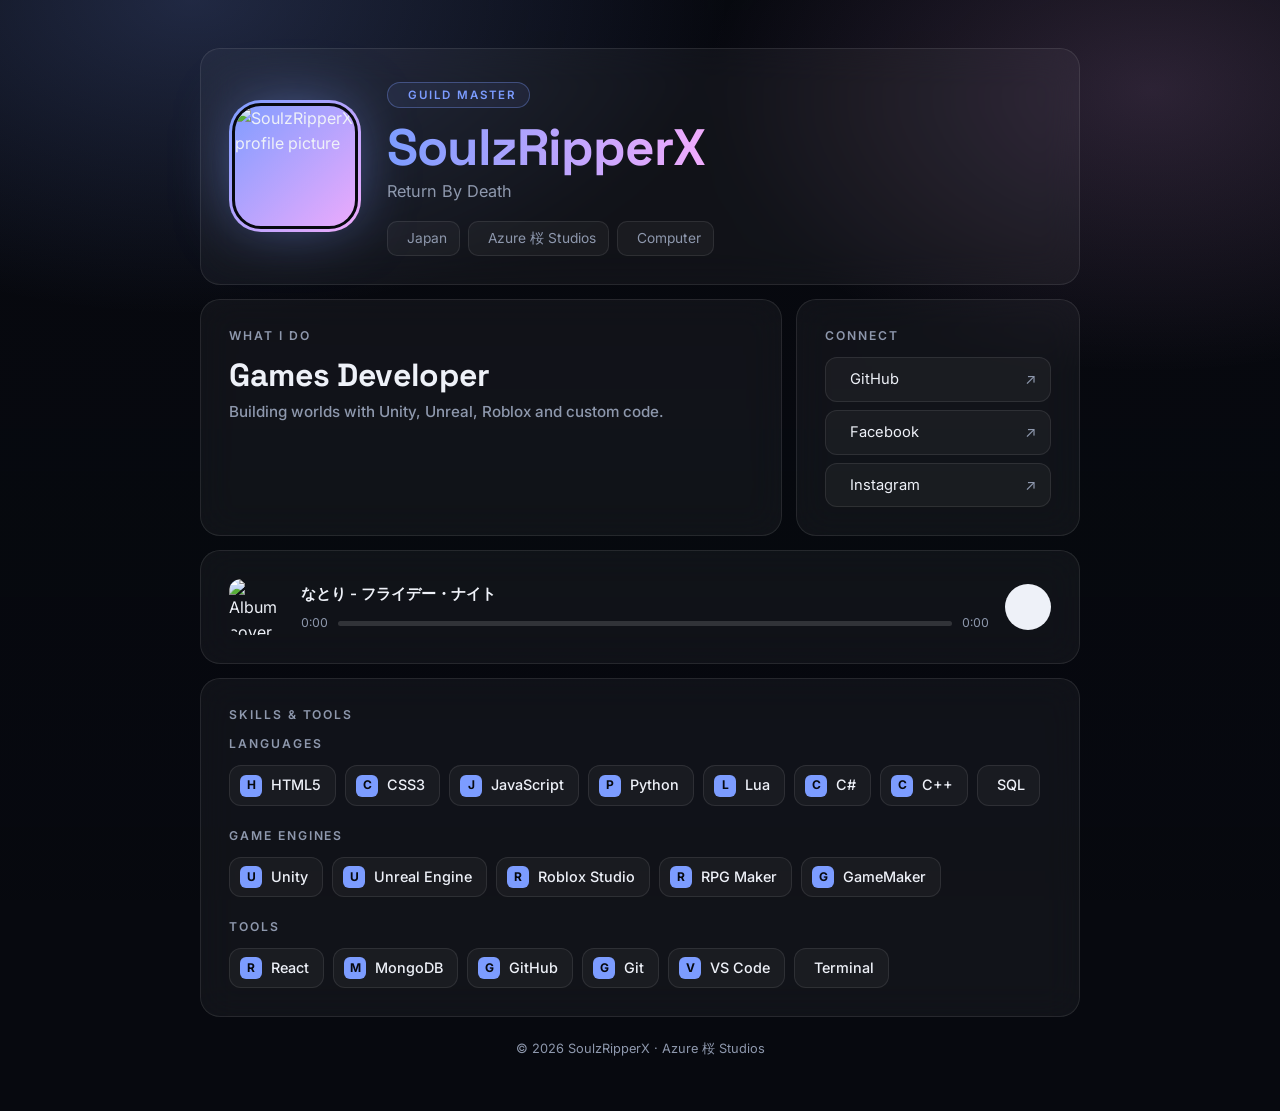
==== index.html @ 73a312b8 "Update index.html" ====
<!DOCTYPE html>
<html lang="en">
<head>
<meta charset="UTF-8">
<meta name="viewport" content="width=device-width, initial-scale=1">
<title>SoulzRipperX · Games Developer</title>
<meta name="description" content="SoulzRipperX — Games Developer and Guild Master at Azure 桜 Studios. Unity, Unreal, Roblox, Lua, C#, C++ and more.">
<meta name="theme-color" content="#07090f">
<meta property="og:title" content="SoulzRipperX · Games Developer">
<meta property="og:description" content="Guild Master at Azure 桜 Studios. Games developer based in Japan.">
<meta property="og:image" content="https://r2.guns.lol/4df8ee08-93e1-4450-bd6d-cc67552212cd.webp">
<link rel="icon" href="data:image/svg+xml,<svg xmlns='http://www.w3.org/2000/svg' viewBox='0 0 100 100'><text y='.9em' font-size='90'>🌸</text></svg>">
<link rel="preconnect" href="https://fonts.googleapis.com">
<link rel="preconnect" href="https://fonts.gstatic.com" crossorigin>
<link href="https://fonts.googleapis.com/css2?family=Inter:wght@400;500;600&family=Space+Grotesk:wght@500;700&family=Noto+Sans+Thai:wght@400;600&display=swap" rel="stylesheet">
<link href="https://cdn.jsdelivr.net/npm/remixicon@3.5.0/fonts/remixicon.css" rel="stylesheet">
<style>
:root{
  --bg:#07090f; --surface:rgba(255,255,255,.045); --line:rgba(255,255,255,.09);
  --text:#eef1f8; --muted:#8e98ad; --accent:#7c9cff; --accent2:#f0abfc; --r:20px;
  --sans:"Inter","Noto Sans Thai",system-ui,sans-serif; --head:"Space Grotesk","Noto Sans Thai",sans-serif;
}
*{box-sizing:border-box;margin:0;padding:0}
body{font-family:var(--sans);background:var(--bg);color:var(--text);min-height:100vh;display:flex;justify-content:center;
  padding:clamp(16px,4vw,48px);line-height:1.55;-webkit-font-smoothing:antialiased}
/* Background: your GIF kept, heavily tinted so the UI stays clean */
body::before{content:"";position:fixed;inset:0;z-index:-2;opacity:.5;
  background:url("https://i.pinimg.com/originals/27/1f/9e/271f9e3efbc58dbb075903c7096ba99c.gif") center/cover no-repeat;filter:saturate(.8)}
body::after{content:"";position:fixed;inset:0;z-index:-1;
  background:radial-gradient(60% 50% at 15% 0%,rgba(124,156,255,.22),transparent 70%),
             radial-gradient(50% 45% at 90% 10%,rgba(240,171,252,.16),transparent 70%),
             linear-gradient(rgba(7,9,15,.78),rgba(7,9,15,.95))}
main{width:100%;max-width:880px;display:grid;grid-template-columns:repeat(6,1fr);gap:14px;align-content:start}
.card{background:var(--surface);border:1px solid var(--line);border-radius:var(--r);padding:clamp(18px,3vw,28px);
  backdrop-filter:blur(18px);-webkit-backdrop-filter:blur(18px);animation:up .6s ease both}
.card:nth-child(2){animation-delay:.08s}.card:nth-child(3){animation-delay:.16s}.card:nth-child(4){animation-delay:.24s}
@keyframes up{from{opacity:0;transform:translateY(14px)}to{opacity:1;transform:none}}
.hero{grid-column:span 6;display:flex;gap:26px;align-items:center}
.about{grid-column:span 4}.links{grid-column:span 2}
.player-card{grid-column:span 6}.skills{grid-column:span 6}

/* Hero */
.avatar{flex:none;width:132px;height:132px;border-radius:32px;padding:3px;
  background:linear-gradient(135deg,var(--accent),var(--accent2));box-shadow:0 0 60px -10px rgba(124,156,255,.55)}
.avatar img{width:100%;height:100%;object-fit:cover;border-radius:29px;border:3px solid var(--bg);display:block}
.badge{display:inline-flex;align-items:center;gap:8px;font:600 .72rem var(--sans);letter-spacing:.16em;text-transform:uppercase;
  color:var(--accent);padding:5px 12px;border:1px solid rgba(124,156,255,.35);border-radius:999px;background:rgba(124,156,255,.08)}
.badge i{font-size:.95rem}
h1{font:700 clamp(2.1rem,6vw,3.2rem)/1.08 var(--head);letter-spacing:-.02em;margin:12px 0 4px}
h1 span{background:linear-gradient(90deg,var(--accent),var(--accent2));-webkit-background-clip:text;background-clip:text;color:transparent}
.tag{color:var(--muted);font-size:1.02rem}
.chips{display:flex;flex-wrap:wrap;gap:8px;margin-top:16px}
.chip{display:inline-flex;align-items:center;gap:7px;padding:6px 12px;border-radius:10px;font-size:.86rem;color:var(--muted);
  background:rgba(255,255,255,.04);border:1px solid var(--line)}
.chip i{color:var(--accent)}

/* About / links */
h2{font:600 .76rem var(--sans);letter-spacing:.16em;text-transform:uppercase;color:var(--muted);margin-bottom:14px}
.role{font:700 clamp(1.5rem,4vw,2rem)/1.15 var(--head);letter-spacing:-.01em}
.role small{display:block;font:500 .95rem var(--sans);color:var(--muted);margin-top:8px;letter-spacing:0}
.social-list{display:grid;gap:8px}
.social{display:flex;align-items:center;gap:10px;padding:10px 14px;border-radius:12px;text-decoration:none;color:var(--text);
  background:rgba(255,255,255,.04);border:1px solid var(--line);font-size:.92rem;transition:.2s}
.social i{font-size:1.2rem;color:var(--accent)}
.social em{margin-left:auto;font-style:normal;color:var(--muted);transition:.2s}
.social:hover{transform:translateY(-2px);border-color:rgba(124,156,255,.5);background:rgba(124,156,255,.1)}
.social:hover em{color:var(--text);transform:translateX(3px)}
a:focus-visible,button:focus-visible,.bar:focus-visible{outline:2px solid var(--accent2);outline-offset:3px}

/* Player */
.player{display:flex;align-items:center;gap:16px}
.cover{width:56px;height:56px;border-radius:12px;object-fit:cover;flex:none}
.meta{flex:1;min-width:0}
.song{font-weight:600;font-size:.95rem;white-space:nowrap;overflow:hidden;text-overflow:ellipsis}
.times{display:flex;align-items:center;gap:10px;color:var(--muted);font-size:.76rem;margin-top:8px;font-variant-numeric:tabular-nums}
.bar{flex:1;height:5px;border-radius:3px;background:rgba(255,255,255,.14);cursor:pointer;position:relative}
.bar span{position:absolute;inset:0 auto 0 0;width:0;border-radius:3px;background:linear-gradient(90deg,var(--accent),var(--accent2))}
.btn{width:46px;height:46px;border-radius:50%;border:0;flex:none;background:var(--text);color:var(--bg);font-size:1.35rem;cursor:pointer;
  display:grid;place-items:center;transition:transform .15s}
.btn:hover{transform:scale(1.07)}

/* Skills */
.group+.group{margin-top:22px}
.pills{display:flex;flex-wrap:wrap;gap:9px}
.pill{display:inline-flex;align-items:center;gap:9px;padding:8px 14px 8px 10px;border-radius:12px;font-size:.9rem;font-weight:500;
  background:rgba(255,255,255,.04);border:1px solid var(--line);transition:.2s}
.pill:hover{transform:translateY(-2px);border-color:rgba(124,156,255,.5);background:rgba(124,156,255,.09)}
.pill img{width:22px;height:22px;object-fit:contain}
.pill img.inv{filter:brightness(0) invert(1)}
.pill i{font-size:1.3rem;color:var(--accent)}
.pill b{width:22px;height:22px;border-radius:6px;display:grid;place-items:center;font-size:.75rem;background:var(--accent);color:var(--bg)}
footer{grid-column:span 6;text-align:center;color:var(--muted);font-size:.8rem;padding:8px 0 4px}

@media (max-width:680px){
  .hero{flex-direction:column;text-align:center}.chips{justify-content:center}
  .about,.links{grid-column:span 6}
}
@media (prefers-reduced-motion:reduce){*{animation:none!important;transition:none!important}}
</style>
</head>
<body>
<main>
  <header class="card hero">
    <div class="avatar"><img src="https://media.discordapp.net/attachments/997325119250772049/1568369069264998581/06da0485a4673ba6d70cbff09dbb7fb9.jpg?ex=6aef9105&is=6aee3f85&hm=db738b4d7d28bff06b65fba858524b0d9d833bcc94d3236a6ab2bfef07f37bf6&=&format=webp&width=1024&height=1024" alt="SoulzRipperX profile picture" width="132" height="132"></div>
    <div>
      <span class="badge"><i class="ri-shield-star-line"></i>Guild Master</span>
      <h1><span>SoulzRipperX</span></h1>
      <p class="tag">Return By Death</p>
      <div class="chips">
        <span class="chip"><i class="ri-map-pin-line"></i>Japan</span>
        <span class="chip"><i class="ri-building-line"></i>Azure 桜 Studios</span>
        <span class="chip"><i class="ri-computer-line"></i>Computer</span>
      </div>
    </div>
  </header>

  <section class="card about">
    <h2>What I do</h2>
    <p class="role">Games Developer<small>Building worlds with Unity, Unreal, Roblox and custom code.</small></p>
  </section>

  <nav class="card links" aria-label="Social links">
    <h2>Connect</h2>
    <div class="social-list">
      <a class="social" href="https://github.com/SoulzRipperX" target="_blank" rel="noopener noreferrer"><i class="ri-github-fill"></i>GitHub<em>↗</em></a>
      <a class="social" href="https://www.facebook.com/Kenjiv845/" target="_blank" rel="noopener noreferrer"><i class="ri-facebook-fill"></i>Facebook<em>↗</em></a>
      <a class="social" href="https://www.instagram.com/kenjy845/" target="_blank" rel="noopener noreferrer"><i class="ri-instagram-fill"></i>Instagram<em>↗</em></a>
    </div>
  </nav>

  <section class="card player-card" aria-label="Music player">
    <div class="player">
      <img class="cover" src="https://images.genius.com/067a0495744df8a2463beb19041ca5da.1000x1000x1.jpg" alt="Album cover" width="56" height="56">
      <div class="meta">
        <div class="song">なとり - フライデー・ナイト</div>
        <div class="times"><span id="cur">0:00</span>
          <div class="bar" id="bar" role="slider" tabindex="0" aria-label="Seek" aria-valuemin="0" aria-valuemax="100" aria-valuenow="0"><span id="prog"></span></div>
          <span id="dur">0:00</span></div>
      </div>
      <button class="btn" id="play" aria-label="Play or pause"><i class="ri-pause-fill"></i></button>
      <audio id="audio" loop preload="metadata" src="https://files.catbox.moe/1arsea.mp3"></audio>
    </div>
  </section>

  <section class="card skills" aria-labelledby="sk"><h2 id="sk">Skills &amp; Tools</h2><div id="skills"></div></section>
  <footer>© <span id="year"></span> SoulzRipperX · Azure 桜 Studios</footer>
</main>

<script>
const dev=n=>`https://cdn.jsdelivr.net/gh/devicons/devicon/icons/${n}/${n}-original.svg`;
const groups=[
 {t:"Languages",i:[["HTML5",dev("html5")],["CSS3",dev("css3")],["JavaScript",dev("javascript")],["Python",dev("python")],["Lua",dev("lua")],["C#",dev("csharp")],["C++",dev("cplusplus")],["SQL","ri-database-2-line"]]},
 {t:"Game Engines",i:[["Unity",dev("unity"),1],["Unreal Engine",dev("unrealengine"),1],["Roblox Studio","https://cdn.simpleicons.org/roblox/ffffff"],["RPG Maker","https://cdn.prod.website-files.com/5efc0159f9a97ba05a8b2902/65b8b3ed67da93688b2de8d6_header-icon-1-56x56.png"],["GameMaker","https://cdn.simpleicons.org/gamemaker/ffffff"]]},
 {t:"Tools",i:[["React",dev("react")],["MongoDB",dev("mongodb")],["GitHub",dev("github"),1],["Git",dev("git")],["VS Code",dev("vscode")],["Terminal","ri-terminal-box-line"]]}];
const esc=s=>s.replace(/[&<>"]/g,c=>({"&":"&amp;","<":"&lt;",">":"&gt;",'"':"&quot;"}[c]));
document.getElementById("skills").innerHTML=groups.map(g=>`<div class="group"><h2>${g.t}</h2><div class="pills">${
 g.i.map(([n,src,inv])=>`<span class="pill">${src.startsWith("ri-")?`<i class="${src}"></i>`:`<img src="${src}" alt="" loading="lazy" class="${inv?"inv":""}" data-l="${esc(n[0])}">`}${esc(n)}</span>`).join("")}</div></div>`).join("");
document.querySelectorAll(".pill img").forEach(im=>im.addEventListener("error",()=>im.replaceWith(Object.assign(document.createElement("b"),{textContent:im.dataset.l}))));

const a=document.getElementById("audio"),btn=document.getElementById("play"),bar=document.getElementById("bar"),
 prog=document.getElementById("prog"),cur=document.getElementById("cur"),dur=document.getElementById("dur");
const fmt=s=>isFinite(s)?`${Math.floor(s/60)}:${String(Math.floor(s%60)).padStart(2,"0")}`:"0:00";
const icon=()=>btn.innerHTML=`<i class="ri-${a.paused?"play":"pause"}-fill"></i>`;
a.volume=.6;
a.addEventListener("loadedmetadata",()=>dur.textContent=fmt(a.duration));
a.addEventListener("timeupdate",()=>{const p=a.duration?a.currentTime/a.duration*100:0;prog.style.width=p+"%";bar.setAttribute("aria-valuenow",Math.round(p));cur.textContent=fmt(a.currentTime)});
a.addEventListener("play",icon);a.addEventListener("pause",icon);
bar.addEventListener("click",e=>{const r=bar.getBoundingClientRect();a.currentTime=Math.min(1,Math.max(0,(e.clientX-r.left)/r.width))*a.duration});
bar.addEventListener("keydown",e=>{if(e.key==="ArrowRight")a.currentTime+=5;if(e.key==="ArrowLeft")a.currentTime-=5});
btn.addEventListener("click",e=>{e.stopPropagation();a.paused?a.play():a.pause()});
a.play().catch(()=>{icon();const go=()=>a.play().catch(()=>{});addEventListener("pointerdown",go,{once:true});addEventListener("keydown",go,{once:true})});
document.getElementById("year").textContent=new Date().getFullYear();
</script>
</body>
</html>
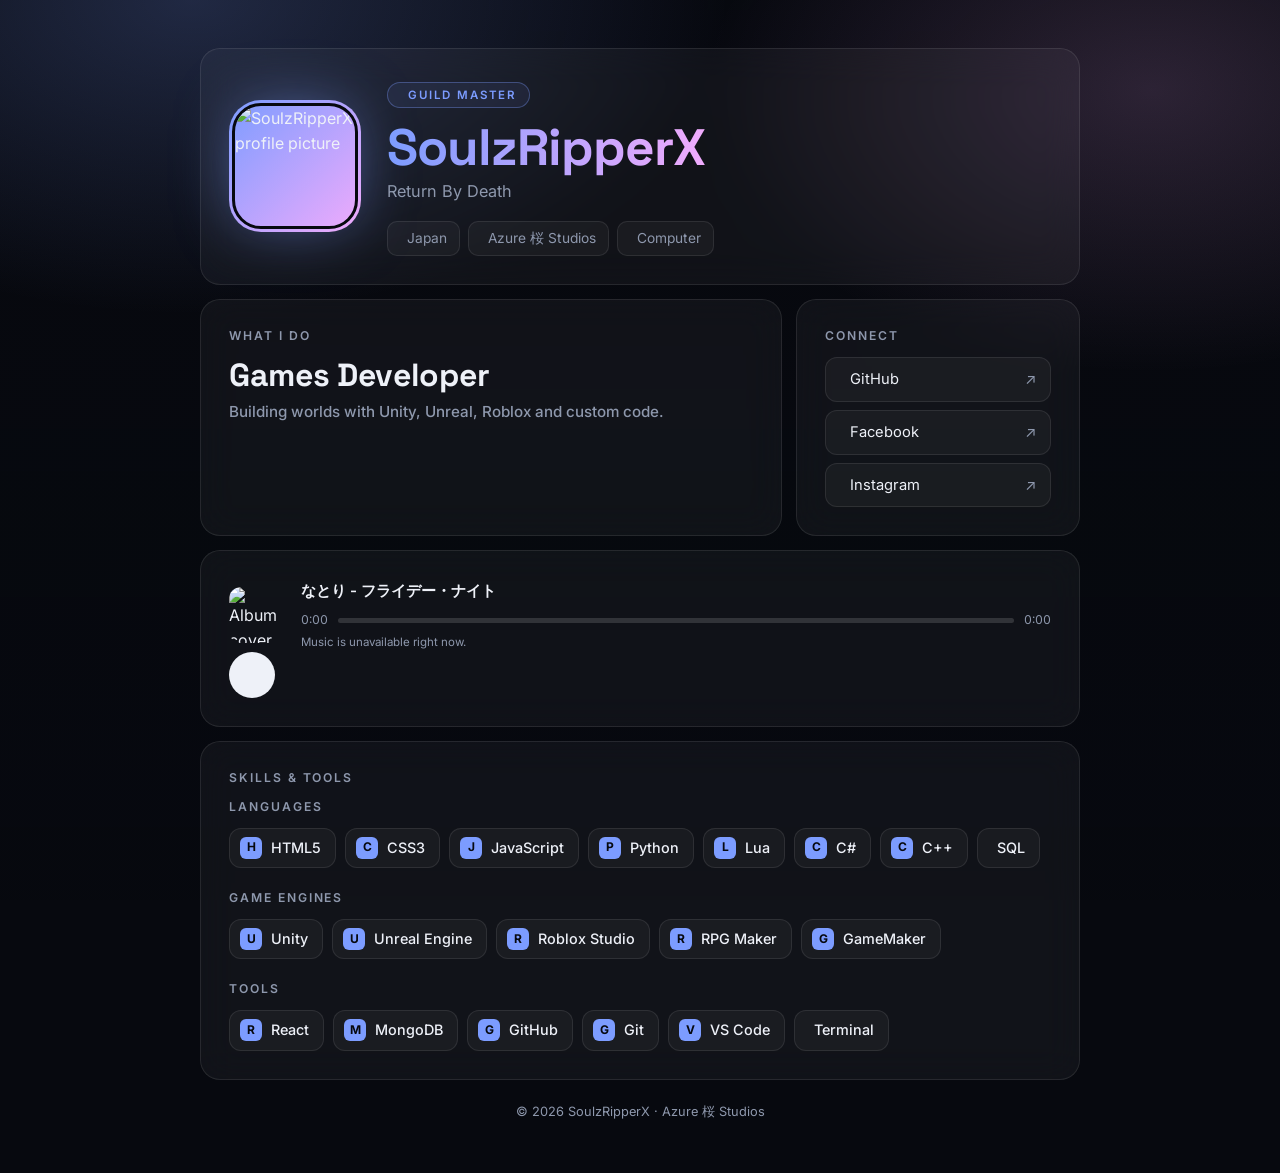
==== commit 1f75077e: "Improve portfolio SEO, accessibility, and music player" ====
--- a/index.html
+++ b/index.html
@@ -1,175 +1,199 @@
-<!DOCTYPE html>
-<html lang="en">
-<head>
-<meta charset="UTF-8">
-<meta name="viewport" content="width=device-width, initial-scale=1">
-<title>SoulzRipperX · Games Developer</title>
-<meta name="description" content="SoulzRipperX — Games Developer and Guild Master at Azure 桜 Studios. Unity, Unreal, Roblox, Lua, C#, C++ and more.">
-<meta name="theme-color" content="#07090f">
-<meta property="og:title" content="SoulzRipperX · Games Developer">
-<meta property="og:description" content="Guild Master at Azure 桜 Studios. Games developer based in Japan.">
-<meta property="og:image" content="https://r2.guns.lol/4df8ee08-93e1-4450-bd6d-cc67552212cd.webp">
-<link rel="icon" href="data:image/svg+xml,<svg xmlns='http://www.w3.org/2000/svg' viewBox='0 0 100 100'><text y='.9em' font-size='90'>🌸</text></svg>">
-<link rel="preconnect" href="https://fonts.googleapis.com">
-<link rel="preconnect" href="https://fonts.gstatic.com" crossorigin>
-<link href="https://fonts.googleapis.com/css2?family=Inter:wght@400;500;600&family=Space+Grotesk:wght@500;700&family=Noto+Sans+Thai:wght@400;600&display=swap" rel="stylesheet">
-<link href="https://cdn.jsdelivr.net/npm/remixicon@3.5.0/fonts/remixicon.css" rel="stylesheet">
-<style>
-:root{
-  --bg:#07090f; --surface:rgba(255,255,255,.045); --line:rgba(255,255,255,.09);
-  --text:#eef1f8; --muted:#8e98ad; --accent:#7c9cff; --accent2:#f0abfc; --r:20px;
-  --sans:"Inter","Noto Sans Thai",system-ui,sans-serif; --head:"Space Grotesk","Noto Sans Thai",sans-serif;
-}
-*{box-sizing:border-box;margin:0;padding:0}
-body{font-family:var(--sans);background:var(--bg);color:var(--text);min-height:100vh;display:flex;justify-content:center;
-  padding:clamp(16px,4vw,48px);line-height:1.55;-webkit-font-smoothing:antialiased}
-/* Background: your GIF kept, heavily tinted so the UI stays clean */
-body::before{content:"";position:fixed;inset:0;z-index:-2;opacity:.5;
-  background:url("https://i.pinimg.com/originals/27/1f/9e/271f9e3efbc58dbb075903c7096ba99c.gif") center/cover no-repeat;filter:saturate(.8)}
-body::after{content:"";position:fixed;inset:0;z-index:-1;
-  background:radial-gradient(60% 50% at 15% 0%,rgba(124,156,255,.22),transparent 70%),
-             radial-gradient(50% 45% at 90% 10%,rgba(240,171,252,.16),transparent 70%),
-             linear-gradient(rgba(7,9,15,.78),rgba(7,9,15,.95))}
-main{width:100%;max-width:880px;display:grid;grid-template-columns:repeat(6,1fr);gap:14px;align-content:start}
-.card{background:var(--surface);border:1px solid var(--line);border-radius:var(--r);padding:clamp(18px,3vw,28px);
-  backdrop-filter:blur(18px);-webkit-backdrop-filter:blur(18px);animation:up .6s ease both}
-.card:nth-child(2){animation-delay:.08s}.card:nth-child(3){animation-delay:.16s}.card:nth-child(4){animation-delay:.24s}
-@keyframes up{from{opacity:0;transform:translateY(14px)}to{opacity:1;transform:none}}
-.hero{grid-column:span 6;display:flex;gap:26px;align-items:center}
-.about{grid-column:span 4}.links{grid-column:span 2}
-.player-card{grid-column:span 6}.skills{grid-column:span 6}
-
-/* Hero */
-.avatar{flex:none;width:132px;height:132px;border-radius:32px;padding:3px;
-  background:linear-gradient(135deg,var(--accent),var(--accent2));box-shadow:0 0 60px -10px rgba(124,156,255,.55)}
-.avatar img{width:100%;height:100%;object-fit:cover;border-radius:29px;border:3px solid var(--bg);display:block}
-.badge{display:inline-flex;align-items:center;gap:8px;font:600 .72rem var(--sans);letter-spacing:.16em;text-transform:uppercase;
-  color:var(--accent);padding:5px 12px;border:1px solid rgba(124,156,255,.35);border-radius:999px;background:rgba(124,156,255,.08)}
-.badge i{font-size:.95rem}
-h1{font:700 clamp(2.1rem,6vw,3.2rem)/1.08 var(--head);letter-spacing:-.02em;margin:12px 0 4px}
-h1 span{background:linear-gradient(90deg,var(--accent),var(--accent2));-webkit-background-clip:text;background-clip:text;color:transparent}
-.tag{color:var(--muted);font-size:1.02rem}
-.chips{display:flex;flex-wrap:wrap;gap:8px;margin-top:16px}
-.chip{display:inline-flex;align-items:center;gap:7px;padding:6px 12px;border-radius:10px;font-size:.86rem;color:var(--muted);
-  background:rgba(255,255,255,.04);border:1px solid var(--line)}
-.chip i{color:var(--accent)}
-
-/* About / links */
-h2{font:600 .76rem var(--sans);letter-spacing:.16em;text-transform:uppercase;color:var(--muted);margin-bottom:14px}
-.role{font:700 clamp(1.5rem,4vw,2rem)/1.15 var(--head);letter-spacing:-.01em}
-.role small{display:block;font:500 .95rem var(--sans);color:var(--muted);margin-top:8px;letter-spacing:0}
-.social-list{display:grid;gap:8px}
-.social{display:flex;align-items:center;gap:10px;padding:10px 14px;border-radius:12px;text-decoration:none;color:var(--text);
-  background:rgba(255,255,255,.04);border:1px solid var(--line);font-size:.92rem;transition:.2s}
-.social i{font-size:1.2rem;color:var(--accent)}
-.social em{margin-left:auto;font-style:normal;color:var(--muted);transition:.2s}
-.social:hover{transform:translateY(-2px);border-color:rgba(124,156,255,.5);background:rgba(124,156,255,.1)}
-.social:hover em{color:var(--text);transform:translateX(3px)}
-a:focus-visible,button:focus-visible,.bar:focus-visible{outline:2px solid var(--accent2);outline-offset:3px}
-
-/* Player */
-.player{display:flex;align-items:center;gap:16px}
-.cover{width:56px;height:56px;border-radius:12px;object-fit:cover;flex:none}
-.meta{flex:1;min-width:0}
-.song{font-weight:600;font-size:.95rem;white-space:nowrap;overflow:hidden;text-overflow:ellipsis}
-.times{display:flex;align-items:center;gap:10px;color:var(--muted);font-size:.76rem;margin-top:8px;font-variant-numeric:tabular-nums}
-.bar{flex:1;height:5px;border-radius:3px;background:rgba(255,255,255,.14);cursor:pointer;position:relative}
-.bar span{position:absolute;inset:0 auto 0 0;width:0;border-radius:3px;background:linear-gradient(90deg,var(--accent),var(--accent2))}
-.btn{width:46px;height:46px;border-radius:50%;border:0;flex:none;background:var(--text);color:var(--bg);font-size:1.35rem;cursor:pointer;
-  display:grid;place-items:center;transition:transform .15s}
-.btn:hover{transform:scale(1.07)}
-
-/* Skills */
-.group+.group{margin-top:22px}
-.pills{display:flex;flex-wrap:wrap;gap:9px}
-.pill{display:inline-flex;align-items:center;gap:9px;padding:8px 14px 8px 10px;border-radius:12px;font-size:.9rem;font-weight:500;
-  background:rgba(255,255,255,.04);border:1px solid var(--line);transition:.2s}
-.pill:hover{transform:translateY(-2px);border-color:rgba(124,156,255,.5);background:rgba(124,156,255,.09)}
-.pill img{width:22px;height:22px;object-fit:contain}
-.pill img.inv{filter:brightness(0) invert(1)}
-.pill i{font-size:1.3rem;color:var(--accent)}
-.pill b{width:22px;height:22px;border-radius:6px;display:grid;place-items:center;font-size:.75rem;background:var(--accent);color:var(--bg)}
-footer{grid-column:span 6;text-align:center;color:var(--muted);font-size:.8rem;padding:8px 0 4px}
-
-@media (max-width:680px){
-  .hero{flex-direction:column;text-align:center}.chips{justify-content:center}
-  .about,.links{grid-column:span 6}
-}
-@media (prefers-reduced-motion:reduce){*{animation:none!important;transition:none!important}}
-</style>
-</head>
-<body>
-<main>
-  <header class="card hero">
-    <div class="avatar"><img src="https://media.discordapp.net/attachments/997325119250772049/1568369069264998581/06da0485a4673ba6d70cbff09dbb7fb9.jpg?ex=6aef9105&is=6aee3f85&hm=db738b4d7d28bff06b65fba858524b0d9d833bcc94d3236a6ab2bfef07f37bf6&=&format=webp&width=1024&height=1024" alt="SoulzRipperX profile picture" width="132" height="132"></div>
-    <div>
-      <span class="badge"><i class="ri-shield-star-line"></i>Guild Master</span>
-      <h1><span>SoulzRipperX</span></h1>
-      <p class="tag">Return By Death</p>
-      <div class="chips">
-        <span class="chip"><i class="ri-map-pin-line"></i>Japan</span>
-        <span class="chip"><i class="ri-building-line"></i>Azure 桜 Studios</span>
-        <span class="chip"><i class="ri-computer-line"></i>Computer</span>
-      </div>
-    </div>
-  </header>
-
-  <section class="card about">
-    <h2>What I do</h2>
-    <p class="role">Games Developer<small>Building worlds with Unity, Unreal, Roblox and custom code.</small></p>
-  </section>
-
-  <nav class="card links" aria-label="Social links">
-    <h2>Connect</h2>
-    <div class="social-list">
-      <a class="social" href="https://github.com/SoulzRipperX" target="_blank" rel="noopener noreferrer"><i class="ri-github-fill"></i>GitHub<em>↗</em></a>
-      <a class="social" href="https://www.facebook.com/Kenjiv845/" target="_blank" rel="noopener noreferrer"><i class="ri-facebook-fill"></i>Facebook<em>↗</em></a>
-      <a class="social" href="https://www.instagram.com/kenjy845/" target="_blank" rel="noopener noreferrer"><i class="ri-instagram-fill"></i>Instagram<em>↗</em></a>
-    </div>
-  </nav>
-
-  <section class="card player-card" aria-label="Music player">
-    <div class="player">
-      <img class="cover" src="https://images.genius.com/067a0495744df8a2463beb19041ca5da.1000x1000x1.jpg" alt="Album cover" width="56" height="56">
-      <div class="meta">
-        <div class="song">なとり - フライデー・ナイト</div>
-        <div class="times"><span id="cur">0:00</span>
-          <div class="bar" id="bar" role="slider" tabindex="0" aria-label="Seek" aria-valuemin="0" aria-valuemax="100" aria-valuenow="0"><span id="prog"></span></div>
-          <span id="dur">0:00</span></div>
-      </div>
-      <button class="btn" id="play" aria-label="Play or pause"><i class="ri-pause-fill"></i></button>
-      <audio id="audio" loop preload="metadata" src="https://files.catbox.moe/1arsea.mp3"></audio>
-    </div>
-  </section>
-
-  <section class="card skills" aria-labelledby="sk"><h2 id="sk">Skills &amp; Tools</h2><div id="skills"></div></section>
-  <footer>© <span id="year"></span> SoulzRipperX · Azure 桜 Studios</footer>
-</main>
-
-<script>
-const dev=n=>`https://cdn.jsdelivr.net/gh/devicons/devicon/icons/${n}/${n}-original.svg`;
-const groups=[
- {t:"Languages",i:[["HTML5",dev("html5")],["CSS3",dev("css3")],["JavaScript",dev("javascript")],["Python",dev("python")],["Lua",dev("lua")],["C#",dev("csharp")],["C++",dev("cplusplus")],["SQL","ri-database-2-line"]]},
- {t:"Game Engines",i:[["Unity",dev("unity"),1],["Unreal Engine",dev("unrealengine"),1],["Roblox Studio","https://cdn.simpleicons.org/roblox/ffffff"],["RPG Maker","https://cdn.prod.website-files.com/5efc0159f9a97ba05a8b2902/65b8b3ed67da93688b2de8d6_header-icon-1-56x56.png"],["GameMaker","https://cdn.simpleicons.org/gamemaker/ffffff"]]},
- {t:"Tools",i:[["React",dev("react")],["MongoDB",dev("mongodb")],["GitHub",dev("github"),1],["Git",dev("git")],["VS Code",dev("vscode")],["Terminal","ri-terminal-box-line"]]}];
-const esc=s=>s.replace(/[&<>"]/g,c=>({"&":"&amp;","<":"&lt;",">":"&gt;",'"':"&quot;"}[c]));
-document.getElementById("skills").innerHTML=groups.map(g=>`<div class="group"><h2>${g.t}</h2><div class="pills">${
- g.i.map(([n,src,inv])=>`<span class="pill">${src.startsWith("ri-")?`<i class="${src}"></i>`:`<img src="${src}" alt="" loading="lazy" class="${inv?"inv":""}" data-l="${esc(n[0])}">`}${esc(n)}</span>`).join("")}</div></div>`).join("");
-document.querySelectorAll(".pill img").forEach(im=>im.addEventListener("error",()=>im.replaceWith(Object.assign(document.createElement("b"),{textContent:im.dataset.l}))));
-
-const a=document.getElementById("audio"),btn=document.getElementById("play"),bar=document.getElementById("bar"),
- prog=document.getElementById("prog"),cur=document.getElementById("cur"),dur=document.getElementById("dur");
-const fmt=s=>isFinite(s)?`${Math.floor(s/60)}:${String(Math.floor(s%60)).padStart(2,"0")}`:"0:00";
-const icon=()=>btn.innerHTML=`<i class="ri-${a.paused?"play":"pause"}-fill"></i>`;
-a.volume=.6;
-a.addEventListener("loadedmetadata",()=>dur.textContent=fmt(a.duration));
-a.addEventListener("timeupdate",()=>{const p=a.duration?a.currentTime/a.duration*100:0;prog.style.width=p+"%";bar.setAttribute("aria-valuenow",Math.round(p));cur.textContent=fmt(a.currentTime)});
-a.addEventListener("play",icon);a.addEventListener("pause",icon);
-bar.addEventListener("click",e=>{const r=bar.getBoundingClientRect();a.currentTime=Math.min(1,Math.max(0,(e.clientX-r.left)/r.width))*a.duration});
-bar.addEventListener("keydown",e=>{if(e.key==="ArrowRight")a.currentTime+=5;if(e.key==="ArrowLeft")a.currentTime-=5});
-btn.addEventListener("click",e=>{e.stopPropagation();a.paused?a.play():a.pause()});
-a.play().catch(()=>{icon();const go=()=>a.play().catch(()=>{});addEventListener("pointerdown",go,{once:true});addEventListener("keydown",go,{once:true})});
-document.getElementById("year").textContent=new Date().getFullYear();
-</script>
-</body>
-</html>
+<!DOCTYPE html>
+<html lang="en">
+<head>
+<meta charset="UTF-8">
+<meta name="viewport" content="width=device-width, initial-scale=1">
+<title>SoulzRipperX · Games Developer</title>
+<meta name="description" content="SoulzRipperX — Games Developer and Guild Master at Azure 桜 Studios. Unity, Unreal, Roblox, Lua, C#, C++ and more.">
+<meta name="theme-color" content="#07090f">
+<meta property="og:title" content="SoulzRipperX · Games Developer">
+<meta property="og:description" content="Guild Master at Azure 桜 Studios. Games developer based in Japan.">
+<meta property="og:image" content="https://r2.guns.lol/4df8ee08-93e1-4450-bd6d-cc67552212cd.webp">
+<meta property="og:image:alt" content="SoulzRipperX profile picture">
+<meta property="og:type" content="website">
+<meta property="og:url" content="https://soulzripperx.github.io/">
+<meta name="twitter:card" content="summary">
+<meta name="twitter:title" content="SoulzRipperX · Games Developer">
+<meta name="twitter:description" content="Guild Master at Azure 桜 Studios. Games developer based in Japan.">
+<meta name="twitter:image" content="https://r2.guns.lol/4df8ee08-93e1-4450-bd6d-cc67552212cd.webp">
+<link rel="canonical" href="https://soulzripperx.github.io/">
+<link rel="icon" href="data:image/svg+xml,<svg xmlns='http://www.w3.org/2000/svg' viewBox='0 0 100 100'><text y='.9em' font-size='90'>🌸</text></svg>">
+<link rel="preconnect" href="https://fonts.googleapis.com">
+<link rel="preconnect" href="https://cdn.jsdelivr.net">
+<link rel="preconnect" href="https://fonts.gstatic.com" crossorigin>
+<link href="https://fonts.googleapis.com/css2?family=Inter:wght@400;500;600&family=Space+Grotesk:wght@500;700&family=Noto+Sans+Thai:wght@400;600&display=swap" rel="stylesheet">
+<link href="https://cdn.jsdelivr.net/npm/remixicon@3.5.0/fonts/remixicon.css" rel="stylesheet">
+<style>
+:root{
+  --bg:#07090f; --surface:rgba(255,255,255,.045); --line:rgba(255,255,255,.09);
+  --text:#eef1f8; --muted:#8e98ad; --accent:#7c9cff; --accent2:#f0abfc; --r:20px;
+  --sans:"Inter","Noto Sans Thai",system-ui,sans-serif; --head:"Space Grotesk","Noto Sans Thai",sans-serif;
+  color-scheme:dark;
+}
+*{box-sizing:border-box;margin:0;padding:0}
+body{font-family:var(--sans);background:var(--bg);color:var(--text);min-height:100vh;display:flex;justify-content:center;
+  padding:clamp(16px,4vw,48px);line-height:1.55;-webkit-font-smoothing:antialiased;text-rendering:optimizeLegibility}
+/* Background: your GIF kept, heavily tinted so the UI stays clean */
+body::before{content:"";position:fixed;inset:0;z-index:-2;opacity:.5;
+  background:url("https://i.pinimg.com/originals/27/1f/9e/271f9e3efbc58dbb075903c7096ba99c.gif") center/cover no-repeat;filter:saturate(.8)}
+body::after{content:"";position:fixed;inset:0;z-index:-1;
+  background:radial-gradient(60% 50% at 15% 0%,rgba(124,156,255,.22),transparent 70%),
+             radial-gradient(50% 45% at 90% 10%,rgba(240,171,252,.16),transparent 70%),
+             linear-gradient(rgba(7,9,15,.78),rgba(7,9,15,.95))}
+main{width:100%;max-width:880px;display:grid;grid-template-columns:repeat(6,1fr);gap:14px;align-content:start}
+.card{background:var(--surface);border:1px solid var(--line);border-radius:var(--r);padding:clamp(18px,3vw,28px);
+  backdrop-filter:blur(18px);-webkit-backdrop-filter:blur(18px);animation:up .6s ease both}
+.card:nth-child(2){animation-delay:.08s}.card:nth-child(3){animation-delay:.16s}.card:nth-child(4){animation-delay:.24s}
+@keyframes up{from{opacity:0;transform:translateY(14px)}to{opacity:1;transform:none}}
+.hero{grid-column:span 6;display:flex;gap:26px;align-items:center}
+.about{grid-column:span 4}.links{grid-column:span 2}
+.player-card{grid-column:span 6}.skills{grid-column:span 6}
+
+/* Hero */
+.avatar{flex:none;width:132px;height:132px;border-radius:32px;padding:3px;
+  background:linear-gradient(135deg,var(--accent),var(--accent2));box-shadow:0 0 60px -10px rgba(124,156,255,.55)}
+.avatar img{width:100%;height:100%;object-fit:cover;border-radius:29px;border:3px solid var(--bg);display:block}
+.badge{display:inline-flex;align-items:center;gap:8px;font:600 .72rem var(--sans);letter-spacing:.16em;text-transform:uppercase;
+  color:var(--accent);padding:5px 12px;border:1px solid rgba(124,156,255,.35);border-radius:999px;background:rgba(124,156,255,.08)}
+.badge i{font-size:.95rem}
+h1{font:700 clamp(2.1rem,6vw,3.2rem)/1.08 var(--head);letter-spacing:-.02em;margin:12px 0 4px}
+h1 span{background:linear-gradient(90deg,var(--accent),var(--accent2));-webkit-background-clip:text;background-clip:text;color:transparent}
+.tag{color:var(--muted);font-size:1.02rem}
+.chips{display:flex;flex-wrap:wrap;gap:8px;margin-top:16px}
+.chip{display:inline-flex;align-items:center;gap:7px;padding:6px 12px;border-radius:10px;font-size:.86rem;color:var(--muted);
+  background:rgba(255,255,255,.04);border:1px solid var(--line)}
+.chip i{color:var(--accent)}
+
+/* About / links */
+h2{font:600 .76rem var(--sans);letter-spacing:.16em;text-transform:uppercase;color:var(--muted);margin-bottom:14px}
+.role{font:700 clamp(1.5rem,4vw,2rem)/1.15 var(--head);letter-spacing:-.01em}
+.role small{display:block;font:500 .95rem var(--sans);color:var(--muted);margin-top:8px;letter-spacing:0}
+.social-list{display:grid;gap:8px}
+.social{display:flex;align-items:center;gap:10px;padding:10px 14px;border-radius:12px;text-decoration:none;color:var(--text);
+  background:rgba(255,255,255,.04);border:1px solid var(--line);font-size:.92rem;transition:.2s}
+.social i{font-size:1.2rem;color:var(--accent)}
+.social em{margin-left:auto;font-style:normal;color:var(--muted);transition:.2s}
+.social:hover{transform:translateY(-2px);border-color:rgba(124,156,255,.5);background:rgba(124,156,255,.1)}
+.social:hover em{color:var(--text);transform:translateX(3px)}
+a:focus-visible,button:focus-visible,.bar:focus-visible{outline:2px solid var(--accent2);outline-offset:3px}
+
+/* Player */
+.player{display:flex;align-items:center;gap:16px}
+.cover{width:56px;height:56px;border-radius:12px;object-fit:cover;flex:none}
+.meta{flex:1;min-width:0}
+.song{font-weight:600;font-size:.95rem;white-space:nowrap;overflow:hidden;text-overflow:ellipsis}
+.times{display:flex;align-items:center;gap:10px;color:var(--muted);font-size:.76rem;margin-top:8px;font-variant-numeric:tabular-nums}
+.player-status{display:block;color:var(--muted);font-size:.72rem;margin-top:4px}
+.player-status:empty{display:none}
+.bar{flex:1;height:5px;border-radius:3px;background:rgba(255,255,255,.14);cursor:pointer;position:relative}
+.bar span{position:absolute;inset:0 auto 0 0;width:0;border-radius:3px;background:linear-gradient(90deg,var(--accent),var(--accent2))}
+.btn{width:46px;height:46px;border-radius:50%;border:0;flex:none;background:var(--text);color:var(--bg);font-size:1.35rem;cursor:pointer;
+  display:grid;place-items:center;transition:transform .15s}
+.btn:hover{transform:scale(1.07)}
+.btn:disabled{cursor:not-allowed;opacity:.65}
+
+/* Skills */
+.group+.group{margin-top:22px}
+.pills{display:flex;flex-wrap:wrap;gap:9px}
+.pill{display:inline-flex;align-items:center;gap:9px;padding:8px 14px 8px 10px;border-radius:12px;font-size:.9rem;font-weight:500;
+  background:rgba(255,255,255,.04);border:1px solid var(--line);transition:.2s}
+.pill:hover{transform:translateY(-2px);border-color:rgba(124,156,255,.5);background:rgba(124,156,255,.09)}
+.pill img{width:22px;height:22px;object-fit:contain}
+.pill img.inv{filter:brightness(0) invert(1)}
+.pill i{font-size:1.3rem;color:var(--accent)}
+.pill b{width:22px;height:22px;border-radius:6px;display:grid;place-items:center;font-size:.75rem;background:var(--accent);color:var(--bg)}
+footer{grid-column:span 6;text-align:center;color:var(--muted);font-size:.8rem;padding:8px 0 4px}
+
+@media (max-width:680px){
+  .hero{flex-direction:column;text-align:center}.chips{justify-content:center}
+  .about,.links{grid-column:span 6}
+}
+@media (prefers-reduced-motion:reduce){*{animation:none!important;transition:none!important}}
+</style>
+</head>
+<body>
+<main>
+  <header class="card hero">
+    <div class="avatar"><img src="https://media.discordapp.net/attachments/997325119250772049/1568369069264998581/06da0485a4673ba6d70cbff09dbb7fb9.jpg?ex=6aef9105&is=6aee3f85&hm=db738b4d7d28bff06b65fba858524b0d9d833bcc94d3236a6ab2bfef07f37bf6&=&format=webp&width=1024&height=1024" alt="SoulzRipperX profile picture" width="132" height="132" decoding="async"></div>
+    <div>
+      <span class="badge"><i class="ri-shield-star-line"></i>Guild Master</span>
+      <h1><span>SoulzRipperX</span></h1>
+      <p class="tag">Return By Death</p>
+      <div class="chips">
+        <span class="chip"><i class="ri-map-pin-line"></i>Japan</span>
+        <span class="chip"><i class="ri-building-line"></i>Azure 桜 Studios</span>
+        <span class="chip"><i class="ri-computer-line"></i>Computer</span>
+      </div>
+    </div>
+  </header>
+
+  <section class="card about">
+    <h2>What I do</h2>
+    <p class="role">Games Developer<small>Building worlds with Unity, Unreal, Roblox and custom code.</small></p>
+  </section>
+
+  <nav class="card links" aria-label="Social links">
+    <h2>Connect</h2>
+    <div class="social-list">
+      <a class="social" href="https://github.com/SoulzRipperX" target="_blank" rel="noopener noreferrer"><i class="ri-github-fill"></i>GitHub<em>↗</em></a>
+      <a class="social" href="https://www.facebook.com/Kenjiv845/" target="_blank" rel="noopener noreferrer"><i class="ri-facebook-fill"></i>Facebook<em>↗</em></a>
+      <a class="social" href="https://www.instagram.com/kenjy845/" target="_blank" rel="noopener noreferrer"><i class="ri-instagram-fill"></i>Instagram<em>↗</em></a>
+    </div>
+  </nav>
+
+  <section class="card player-card" aria-label="Music player">
+    <div class="player">
+      <img class="cover" src="https://images.genius.com/067a0495744df8a2463beb19041ca5da.1000x1000x1.jpg" alt="Album cover for なとり - フライデー・ナイト" width="56" height="56" loading="lazy" decoding="async">
+      <div class="meta">
+        <div class="song">なとり - フライデー・ナイト</div>
+        <div class="times"><span id="cur">0:00</span>
+          <div class="bar" id="bar" role="slider" tabindex="0" aria-label="Seek" aria-valuemin="0" aria-valuemax="100" aria-valuenow="0" aria-valuetext="0:00"><span id="prog"></span></div>
+          <span id="dur">0:00</span></div>
+          <span class="player-status" id="playerStatus" role="status" aria-live="polite"></span>
+        </div>
+      </div>
+      <button class="btn" id="play" type="button" aria-label="Play" aria-pressed="false"><i class="ri-play-fill"></i></button>
+      <audio id="audio" loop preload="metadata" src="https://files.catbox.moe/1arsea.mp3"></audio>
+    </div>
+  </section>
+
+  <section class="card skills" aria-labelledby="sk"><h2 id="sk">Skills &amp; Tools</h2><div id="skills"></div></section>
+  <footer>© <span id="year"></span> SoulzRipperX · Azure 桜 Studios</footer>
+</main>
+
+<script>
+const dev=n=>`https://cdn.jsdelivr.net/gh/devicons/devicon/icons/${n}/${n}-original.svg`;
+const groups=[
+ {t:"Languages",i:[["HTML5",dev("html5")],["CSS3",dev("css3")],["JavaScript",dev("javascript")],["Python",dev("python")],["Lua",dev("lua")],["C#",dev("csharp")],["C++",dev("cplusplus")],["SQL","ri-database-2-line"]]},
+ {t:"Game Engines",i:[["Unity",dev("unity"),1],["Unreal Engine",dev("unrealengine"),1],["Roblox Studio","https://cdn.simpleicons.org/roblox/ffffff"],["RPG Maker","https://cdn.prod.website-files.com/5efc0159f9a97ba05a8b2902/65b8b3ed67da93688b2de8d6_header-icon-1-56x56.png"],["GameMaker","https://cdn.simpleicons.org/gamemaker/ffffff"]]},
+ {t:"Tools",i:[["React",dev("react")],["MongoDB",dev("mongodb")],["GitHub",dev("github"),1],["Git",dev("git")],["VS Code",dev("vscode")],["Terminal","ri-terminal-box-line"]]}];
+const esc=s=>s.replace(/[&<>"]/g,c=>({"&":"&amp;","<":"&lt;",">":"&gt;",'"':"&quot;"}[c]));
+document.getElementById("skills").innerHTML=groups.map(g=>`<div class="group"><h2>${g.t}</h2><div class="pills">${
+ g.i.map(([n,src,inv])=>`<span class="pill">${src.startsWith("ri-")?`<i class="${src}"></i>`:`<img src="${src}" alt="" loading="lazy" class="${inv?"inv":""}" data-l="${esc(n[0])}">`}${esc(n)}</span>`).join("")}</div></div>`).join("");
+document.querySelectorAll(".pill img").forEach(im=>im.addEventListener("error",()=>im.replaceWith(Object.assign(document.createElement("b"),{textContent:im.dataset.l}))));
+
+const a=document.getElementById("audio"),btn=document.getElementById("play"),bar=document.getElementById("bar"),
+ prog=document.getElementById("prog"),cur=document.getElementById("cur"),dur=document.getElementById("dur"),
+ status=document.getElementById("playerStatus");
+const fmt=s=>isFinite(s)?Math.floor(s/60)+":"+String(Math.floor(s%60)).padStart(2,"0"):"0:00";
+const setStatus=message=>{status.textContent=message};
+const updateIcon=()=>{btn.innerHTML=`<i class="ri-${a.paused?"play":"pause"}-fill"></i>`;btn.setAttribute("aria-label",a.paused?"Play":"Pause");btn.setAttribute("aria-pressed",String(!a.paused))};
+const updateProgress=()=>{const p=a.duration?a.currentTime/a.duration*100:0;prog.style.width=p+"%";bar.setAttribute("aria-valuenow",String(Math.round(p)));bar.setAttribute("aria-valuetext",fmt(a.currentTime)+" of "+fmt(a.duration));cur.textContent=fmt(a.currentTime)};
+const seekTo=ratio=>{if(!isFinite(a.duration))return;a.currentTime=Math.min(1,Math.max(0,ratio))*a.duration;updateProgress()};
+a.volume=.6;
+a.addEventListener("loadedmetadata",()=>{dur.textContent=fmt(a.duration);updateProgress()});
+a.addEventListener("timeupdate",updateProgress);
+a.addEventListener("play",()=>{setStatus("");updateIcon()});
+a.addEventListener("pause",updateIcon);
+a.addEventListener("error",()=>{updateIcon();setStatus("Music is unavailable right now.")});
+bar.addEventListener("click",e=>{const r=bar.getBoundingClientRect();seekTo((e.clientX-r.left)/r.width)});
+bar.addEventListener("keydown",e=>{
+  if(e.key==="ArrowRight"||e.key==="ArrowLeft"){e.preventDefault();a.currentTime=Math.max(0,Math.min(a.duration,a.currentTime+(e.key==="ArrowRight"?5:-5)));updateProgress()}
+  if(e.key==="Home"||e.key==="End"){e.preventDefault();seekTo(e.key==="Home"?0:1)}
+});
+btn.addEventListener("click",e=>{e.stopPropagation();if(a.paused){a.play().catch(()=>setStatus("Unable to play music. Try again."))}else a.pause()});
+updateIcon();
+document.getElementById("year").textContent=new Date().getFullYear();
+</script>
+</body>
+</html>
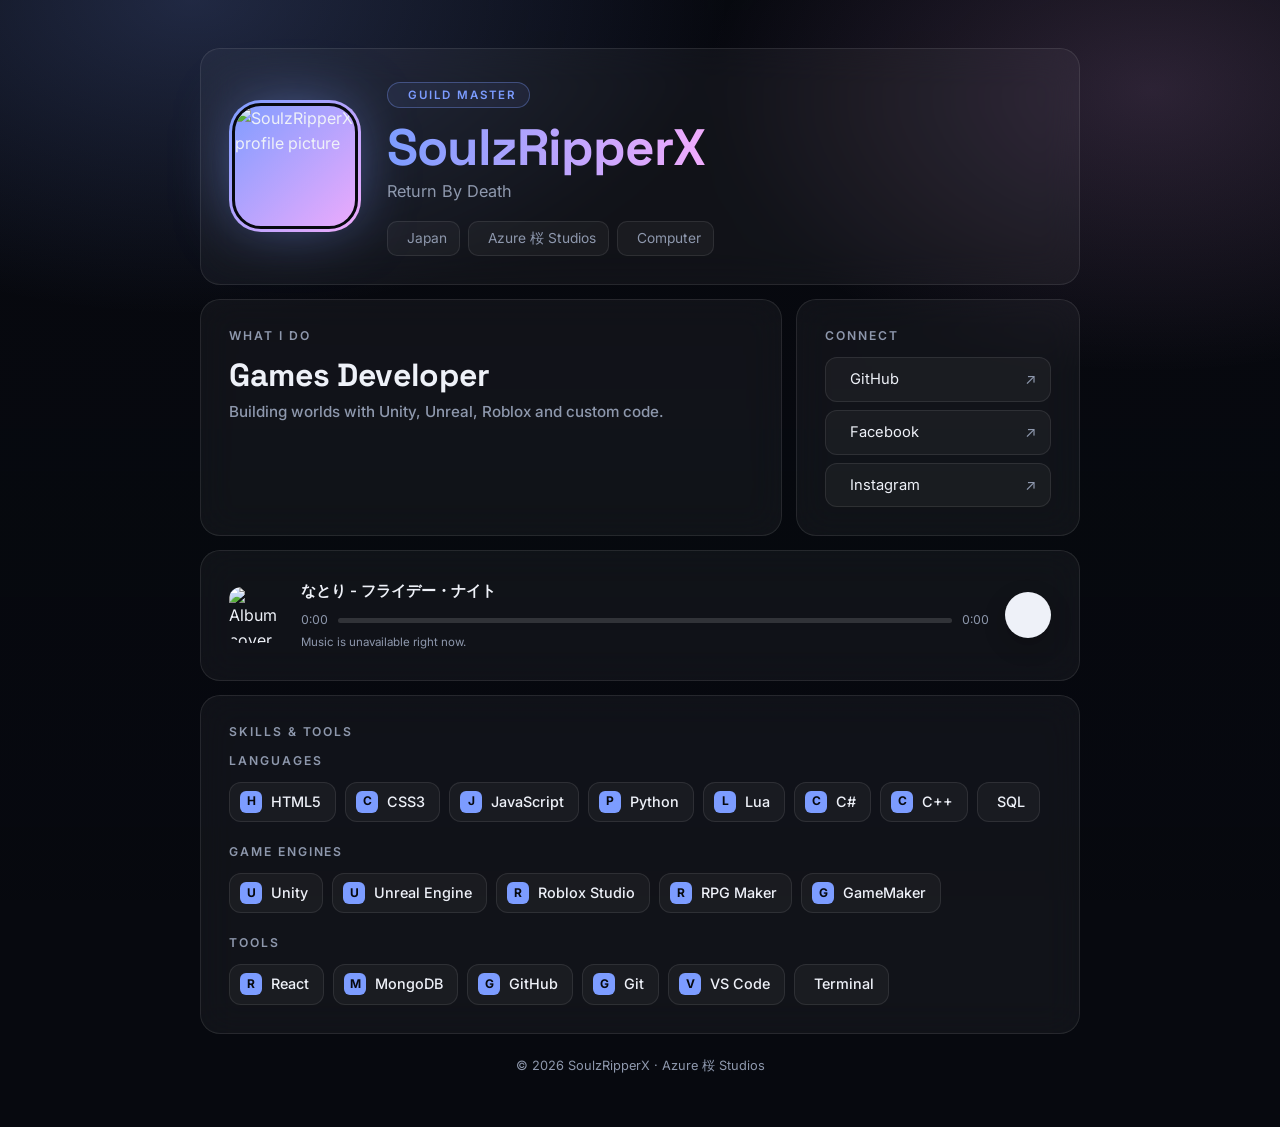
==== commit 099dce06: "Fix music player alignment and responsive polish" ====
--- a/index.html
+++ b/index.html
@@ -78,9 +78,9 @@
 a:focus-visible,button:focus-visible,.bar:focus-visible{outline:2px solid var(--accent2);outline-offset:3px}
 
 /* Player */
-.player{display:flex;align-items:center;gap:16px}
+.player{display:grid;grid-template-columns:56px minmax(0,1fr) 46px;align-items:center;gap:16px}
 .cover{width:56px;height:56px;border-radius:12px;object-fit:cover;flex:none}
-.meta{flex:1;min-width:0}
+.meta{min-width:0}
 .song{font-weight:600;font-size:.95rem;white-space:nowrap;overflow:hidden;text-overflow:ellipsis}
 .times{display:flex;align-items:center;gap:10px;color:var(--muted);font-size:.76rem;margin-top:8px;font-variant-numeric:tabular-nums}
 .player-status{display:block;color:var(--muted);font-size:.72rem;margin-top:4px}
@@ -88,8 +88,9 @@
 .bar{flex:1;height:5px;border-radius:3px;background:rgba(255,255,255,.14);cursor:pointer;position:relative}
 .bar span{position:absolute;inset:0 auto 0 0;width:0;border-radius:3px;background:linear-gradient(90deg,var(--accent),var(--accent2))}
 .btn{width:46px;height:46px;border-radius:50%;border:0;flex:none;background:var(--text);color:var(--bg);font-size:1.35rem;cursor:pointer;
-  display:grid;place-items:center;transition:transform .15s}
-.btn:hover{transform:scale(1.07)}
+  display:grid;place-items:center;box-shadow:0 8px 22px rgba(0,0,0,.22);transition:transform .15s,box-shadow .15s}
+.btn:hover{transform:scale(1.07);box-shadow:0 10px 26px rgba(0,0,0,.3)}
+.btn:active{transform:scale(.96)}
 .btn:disabled{cursor:not-allowed;opacity:.65}
 
 /* Skills */
@@ -107,6 +108,12 @@
 @media (max-width:680px){
   .hero{flex-direction:column;text-align:center}.chips{justify-content:center}
   .about,.links{grid-column:span 6}
+}
+@media (max-width:480px){
+  .player{grid-template-columns:48px minmax(0,1fr) 42px;gap:10px}
+  .cover{width:48px;height:48px}
+  .btn{width:42px;height:42px;font-size:1.2rem}
+  .times{gap:6px;font-size:.7rem}
 }
 @media (prefers-reduced-motion:reduce){*{animation:none!important;transition:none!important}}
 </style>
@@ -149,8 +156,7 @@
         <div class="times"><span id="cur">0:00</span>
           <div class="bar" id="bar" role="slider" tabindex="0" aria-label="Seek" aria-valuemin="0" aria-valuemax="100" aria-valuenow="0" aria-valuetext="0:00"><span id="prog"></span></div>
           <span id="dur">0:00</span></div>
-          <span class="player-status" id="playerStatus" role="status" aria-live="polite"></span>
-        </div>
+        <span class="player-status" id="playerStatus" role="status" aria-live="polite"></span>
       </div>
       <button class="btn" id="play" type="button" aria-label="Play" aria-pressed="false"><i class="ri-play-fill"></i></button>
       <audio id="audio" loop preload="metadata" src="https://files.catbox.moe/1arsea.mp3"></audio>
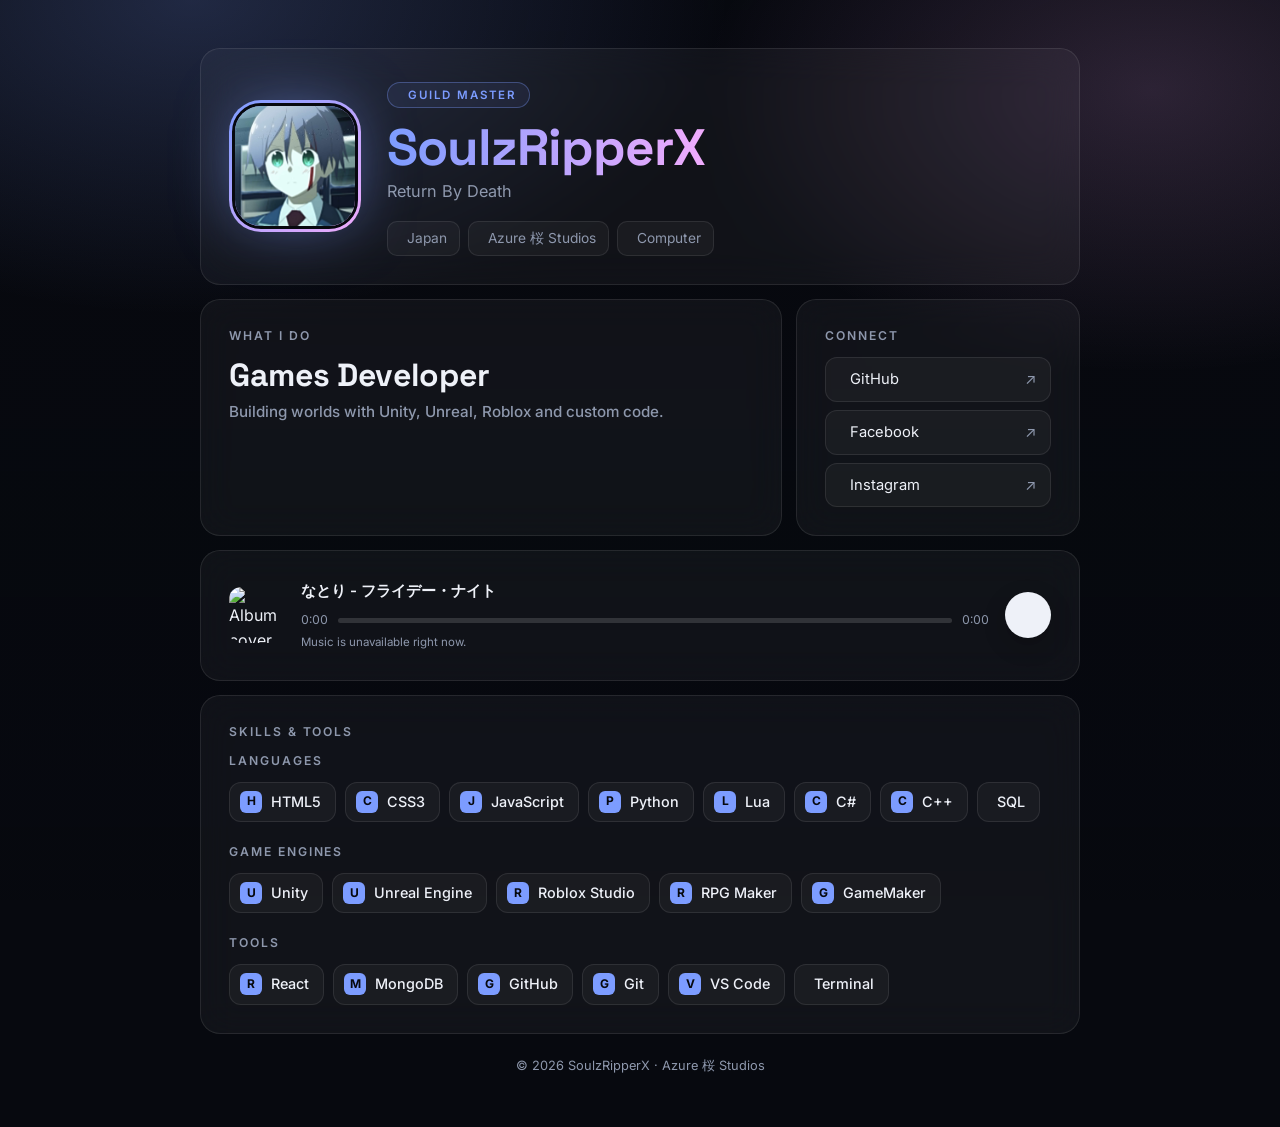
==== commit 8fa29063: "Fix profile image path" ====
--- a/index.html
+++ b/index.html
@@ -42,7 +42,10 @@
              linear-gradient(rgba(7,9,15,.78),rgba(7,9,15,.95))}
 main{width:100%;max-width:880px;display:grid;grid-template-columns:repeat(6,1fr);gap:14px;align-content:start}
 .card{background:var(--surface);border:1px solid var(--line);border-radius:var(--r);padding:clamp(18px,3vw,28px);
-  backdrop-filter:blur(18px);-webkit-backdrop-filter:blur(18px);animation:up .6s ease both}
+  backdrop-filter:blur(18px);-webkit-backdrop-filter:blur(18px);animation:up .6s ease both;transition:border-color .25s,box-shadow .25s}
+@media (hover:hover){
+  .card:hover{border-color:rgba(124,156,255,.24);box-shadow:0 18px 60px rgba(0,0,0,.2)}
+}
 .card:nth-child(2){animation-delay:.08s}.card:nth-child(3){animation-delay:.16s}.card:nth-child(4){animation-delay:.24s}
 @keyframes up{from{opacity:0;transform:translateY(14px)}to{opacity:1;transform:none}}
 .hero{grid-column:span 6;display:flex;gap:26px;align-items:center}
@@ -79,9 +82,17 @@
 
 /* Player */
 .player{display:grid;grid-template-columns:56px minmax(0,1fr) 46px;align-items:center;gap:16px}
-.cover{width:56px;height:56px;border-radius:12px;object-fit:cover;flex:none}
+.cover{width:56px;height:56px;border-radius:12px;object-fit:cover;flex:none;transition:box-shadow .25s}
+.player-card.is-playing .cover{box-shadow:0 0 0 2px rgba(124,156,255,.35),0 0 24px rgba(124,156,255,.2)}
 .meta{min-width:0}
-.song{font-weight:600;font-size:.95rem;white-space:nowrap;overflow:hidden;text-overflow:ellipsis}
+.song-line{display:flex;align-items:center;gap:10px;min-width:0}
+.song{flex:1;min-width:0;font-weight:600;font-size:.95rem;white-space:nowrap;overflow:hidden;text-overflow:ellipsis}
+.equalizer{display:flex;align-items:flex-end;gap:3px;height:16px;opacity:0;flex:none;transition:opacity .2s}
+.equalizer.is-playing{opacity:1}
+.equalizer i{display:block;width:3px;height:7px;border-radius:999px;background:var(--accent)}
+.equalizer.is-playing i{animation:eq .8s ease-in-out infinite alternate}
+.equalizer i:nth-child(2){animation-delay:.15s}.equalizer i:nth-child(3){animation-delay:.3s}.equalizer i:nth-child(4){animation-delay:.1s}
+@keyframes eq{from{height:4px}to{height:16px}}
 .times{display:flex;align-items:center;gap:10px;color:var(--muted);font-size:.76rem;margin-top:8px;font-variant-numeric:tabular-nums}
 .player-status{display:block;color:var(--muted);font-size:.72rem;margin-top:4px}
 .player-status:empty{display:none}
@@ -121,7 +132,7 @@
 <body>
 <main>
   <header class="card hero">
-    <div class="avatar"><img src="https://media.discordapp.net/attachments/997325119250772049/1568369069264998581/06da0485a4673ba6d70cbff09dbb7fb9.jpg?ex=6aef9105&is=6aee3f85&hm=db738b4d7d28bff06b65fba858524b0d9d833bcc94d3236a6ab2bfef07f37bf6&=&format=webp&width=1024&height=1024" alt="SoulzRipperX profile picture" width="132" height="132" decoding="async"></div>
+    <div class="avatar"><img src="profile.jpg" alt="SoulzRipperX profile picture" width="132" height="132" decoding="async"></div>
     <div>
       <span class="badge"><i class="ri-shield-star-line"></i>Guild Master</span>
       <h1><span>SoulzRipperX</span></h1>
@@ -152,14 +163,17 @@
     <div class="player">
       <img class="cover" src="https://images.genius.com/067a0495744df8a2463beb19041ca5da.1000x1000x1.jpg" alt="Album cover for なとり - フライデー・ナイト" width="56" height="56" loading="lazy" decoding="async">
       <div class="meta">
-        <div class="song">なとり - フライデー・ナイト</div>
+        <div class="song-line">
+          <div class="song">なとり - フライデー・ナイト</div>
+          <span class="equalizer" id="equalizer" aria-hidden="true"><i></i><i></i><i></i><i></i></span>
+        </div>
         <div class="times"><span id="cur">0:00</span>
           <div class="bar" id="bar" role="slider" tabindex="0" aria-label="Seek" aria-valuemin="0" aria-valuemax="100" aria-valuenow="0" aria-valuetext="0:00"><span id="prog"></span></div>
           <span id="dur">0:00</span></div>
         <span class="player-status" id="playerStatus" role="status" aria-live="polite"></span>
       </div>
       <button class="btn" id="play" type="button" aria-label="Play" aria-pressed="false"><i class="ri-play-fill"></i></button>
-      <audio id="audio" loop preload="metadata" src="https://files.catbox.moe/1arsea.mp3"></audio>
+      <audio id="audio" loop autoplay preload="metadata" src="https://files.catbox.moe/1arsea.mp3"></audio>
     </div>
   </section>
 
@@ -180,14 +194,17 @@
 
 const a=document.getElementById("audio"),btn=document.getElementById("play"),bar=document.getElementById("bar"),
  prog=document.getElementById("prog"),cur=document.getElementById("cur"),dur=document.getElementById("dur"),
+ playerCard=document.querySelector(".player-card"),equalizer=document.getElementById("equalizer"),
  status=document.getElementById("playerStatus");
 const fmt=s=>isFinite(s)?Math.floor(s/60)+":"+String(Math.floor(s%60)).padStart(2,"0"):"0:00";
 const setStatus=message=>{status.textContent=message};
-const updateIcon=()=>{btn.innerHTML=`<i class="ri-${a.paused?"play":"pause"}-fill"></i>`;btn.setAttribute("aria-label",a.paused?"Play":"Pause");btn.setAttribute("aria-pressed",String(!a.paused))};
+const updateIcon=()=>{const playing=!a.paused;btn.innerHTML=`<i class="ri-${playing?"pause":"play"}-fill"></i>`;btn.setAttribute("aria-label",playing?"Pause":"Play");btn.setAttribute("aria-pressed",String(playing));playerCard.classList.toggle("is-playing",playing);equalizer.classList.toggle("is-playing",playing)};
 const updateProgress=()=>{const p=a.duration?a.currentTime/a.duration*100:0;prog.style.width=p+"%";bar.setAttribute("aria-valuenow",String(Math.round(p)));bar.setAttribute("aria-valuetext",fmt(a.currentTime)+" of "+fmt(a.duration));cur.textContent=fmt(a.currentTime)};
 const seekTo=ratio=>{if(!isFinite(a.duration))return;a.currentTime=Math.min(1,Math.max(0,ratio))*a.duration;updateProgress()};
 a.volume=.6;
+const tryAutoplay=()=>{a.play().catch(()=>setStatus("Autoplay is blocked — press Play to start."))};
 a.addEventListener("loadedmetadata",()=>{dur.textContent=fmt(a.duration);updateProgress()});
+a.addEventListener("canplay",tryAutoplay,{once:true});
 a.addEventListener("timeupdate",updateProgress);
 a.addEventListener("play",()=>{setStatus("");updateIcon()});
 a.addEventListener("pause",updateIcon);
@@ -198,7 +215,10 @@
   if(e.key==="Home"||e.key==="End"){e.preventDefault();seekTo(e.key==="Home"?0:1)}
 });
 btn.addEventListener("click",e=>{e.stopPropagation();if(a.paused){a.play().catch(()=>setStatus("Unable to play music. Try again."))}else a.pause()});
-updateIcon();
+const resumeOnInteraction=e=>{const target=e.target;if(target?.closest?.("#play"))return;if(a.paused)a.play().catch(()=>{})};
+window.addEventListener("pointerdown",resumeOnInteraction,{once:true});
+window.addEventListener("keydown",resumeOnInteraction,{once:true});
+updateIcon();tryAutoplay();
 document.getElementById("year").textContent=new Date().getFullYear();
 </script>
 </body>
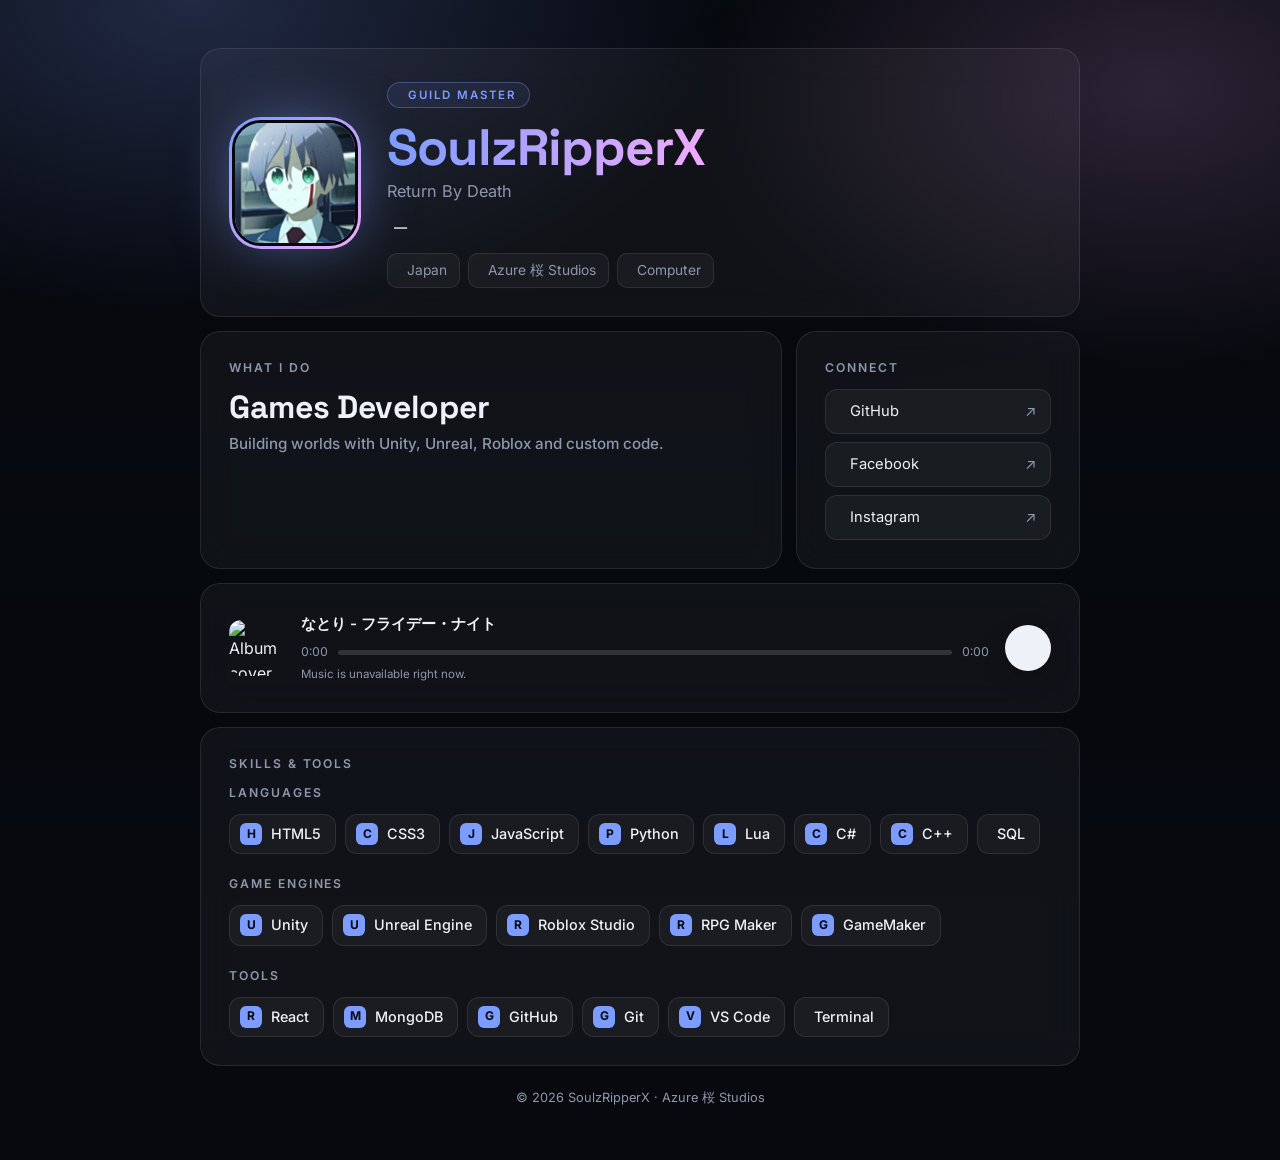
==== commit 9808f651: "Add visitor counters to home and trait websites" ====
--- a/index.html
+++ b/index.html
@@ -127,6 +127,7 @@
   .times{gap:6px;font-size:.7rem}
 }
 @media (prefers-reduced-motion:reduce){*{animation:none!important;transition:none!important}}
+.visitor-counter{display:inline-flex;align-items:center;gap:7px;margin-top:12px;color:var(--text);font-size:.82rem;font-weight:600}.visitor-counter i{font-size:1rem;color:var(--accent)}
 </style>
 </head>
 <body>
@@ -137,6 +138,7 @@
       <span class="badge"><i class="ri-shield-star-line"></i>Guild Master</span>
       <h1><span>SoulzRipperX</span></h1>
       <p class="tag">Return By Death</p>
+      <span class="visitor-counter" data-counter-key="soulzripperx-home" aria-label="Website visits"><i class="ri-eye-line"></i><span data-count>—</span></span>
       <div class="chips">
         <span class="chip"><i class="ri-map-pin-line"></i>Japan</span>
         <span class="chip"><i class="ri-building-line"></i>Azure 桜 Studios</span>
@@ -221,5 +223,6 @@
 updateIcon();tryAutoplay();
 document.getElementById("year").textContent=new Date().getFullYear();
 </script>
+<script src="views.js" data-counter-key="soulzripperx-home"></script>
 </body>
 </html>
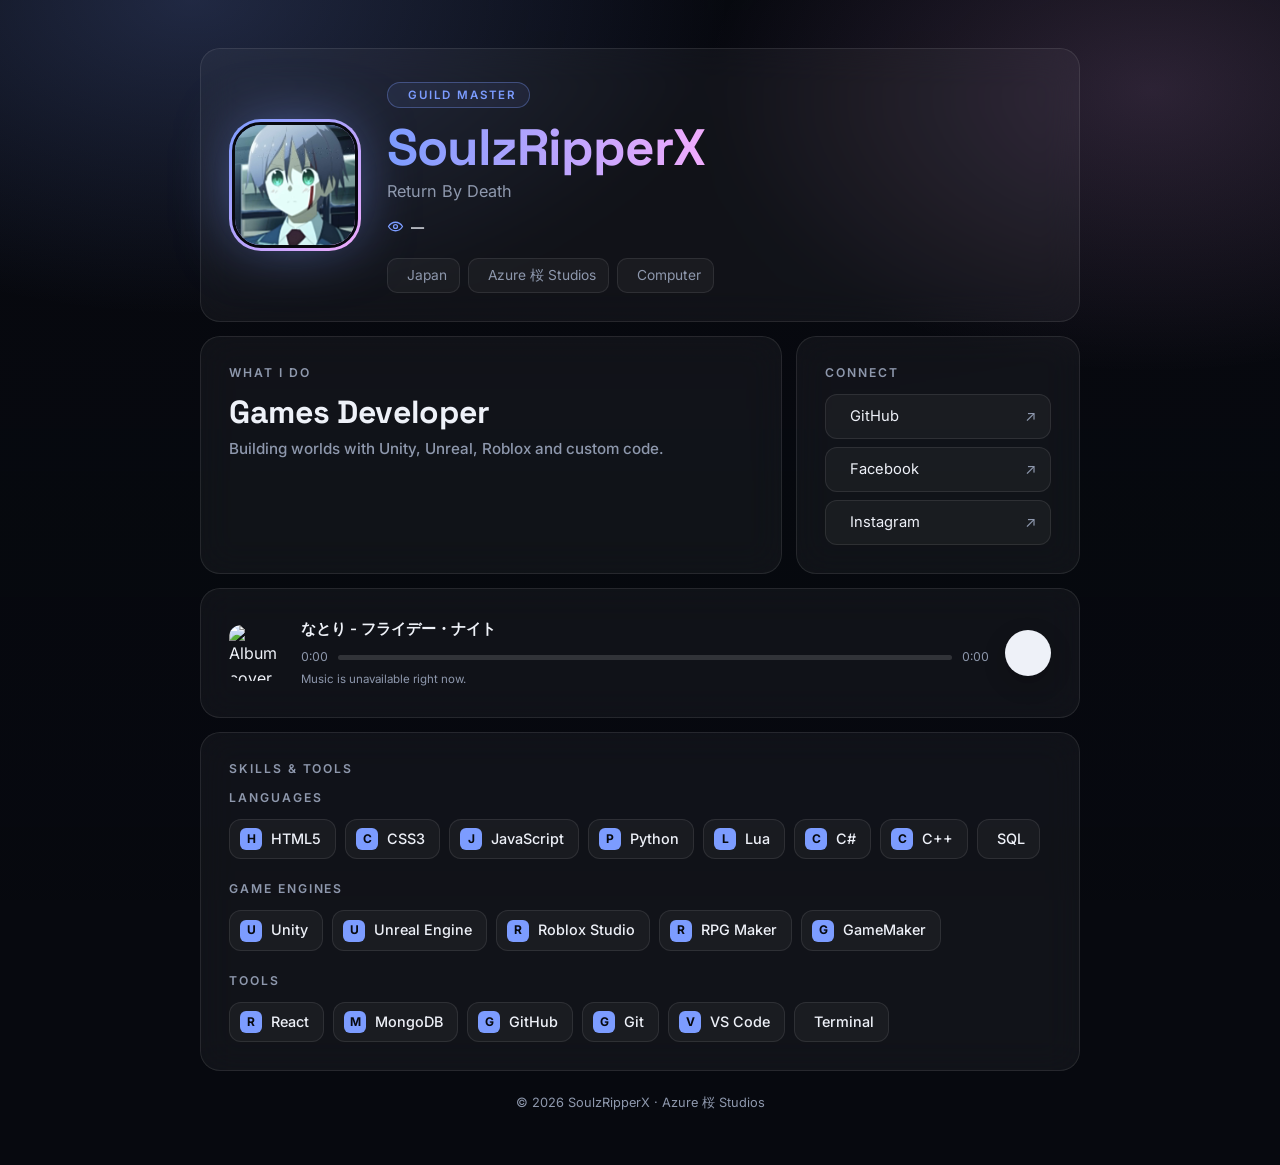
==== commit c7fef836: "Size inline visitor eye icon" ====
--- a/index.html
+++ b/index.html
@@ -127,7 +127,7 @@
   .times{gap:6px;font-size:.7rem}
 }
 @media (prefers-reduced-motion:reduce){*{animation:none!important;transition:none!important}}
-.visitor-counter{display:inline-flex;align-items:center;gap:7px;margin-top:12px;color:var(--text);font-size:.82rem;font-weight:600}.visitor-counter i{font-size:1rem;color:var(--accent)}
+.visitor-counter{display:inline-flex;align-items:center;gap:7px;margin-top:12px;color:var(--text);font-size:.82rem;font-weight:600}.visitor-eye{width:17px;height:17px;fill:none;stroke:var(--accent);stroke-width:1.8;stroke-linecap:round;stroke-linejoin:round}
 </style>
 </head>
 <body>
@@ -138,7 +138,7 @@
       <span class="badge"><i class="ri-shield-star-line"></i>Guild Master</span>
       <h1><span>SoulzRipperX</span></h1>
       <p class="tag">Return By Death</p>
-      <span class="visitor-counter" data-counter-key="soulzripperx-home" aria-label="Website visits"><i class="ri-eye-line"></i><span data-count>—</span></span>
+      <span class="visitor-counter" data-counter-key="soulzripperx-home" aria-label="Website visits"><svg class="visitor-eye" viewBox="0 0 24 24" aria-hidden="true"><path d="M2.1 12s3.6-6 9.9-6 9.9 6 9.9 6-3.6 6-9.9 6-9.9-6-9.9-6Z"/><circle cx="12" cy="12" r="2.8"/></svg><span data-count>—</span></span>
       <div class="chips">
         <span class="chip"><i class="ri-map-pin-line"></i>Japan</span>
         <span class="chip"><i class="ri-building-line"></i>Azure 桜 Studios</span>
